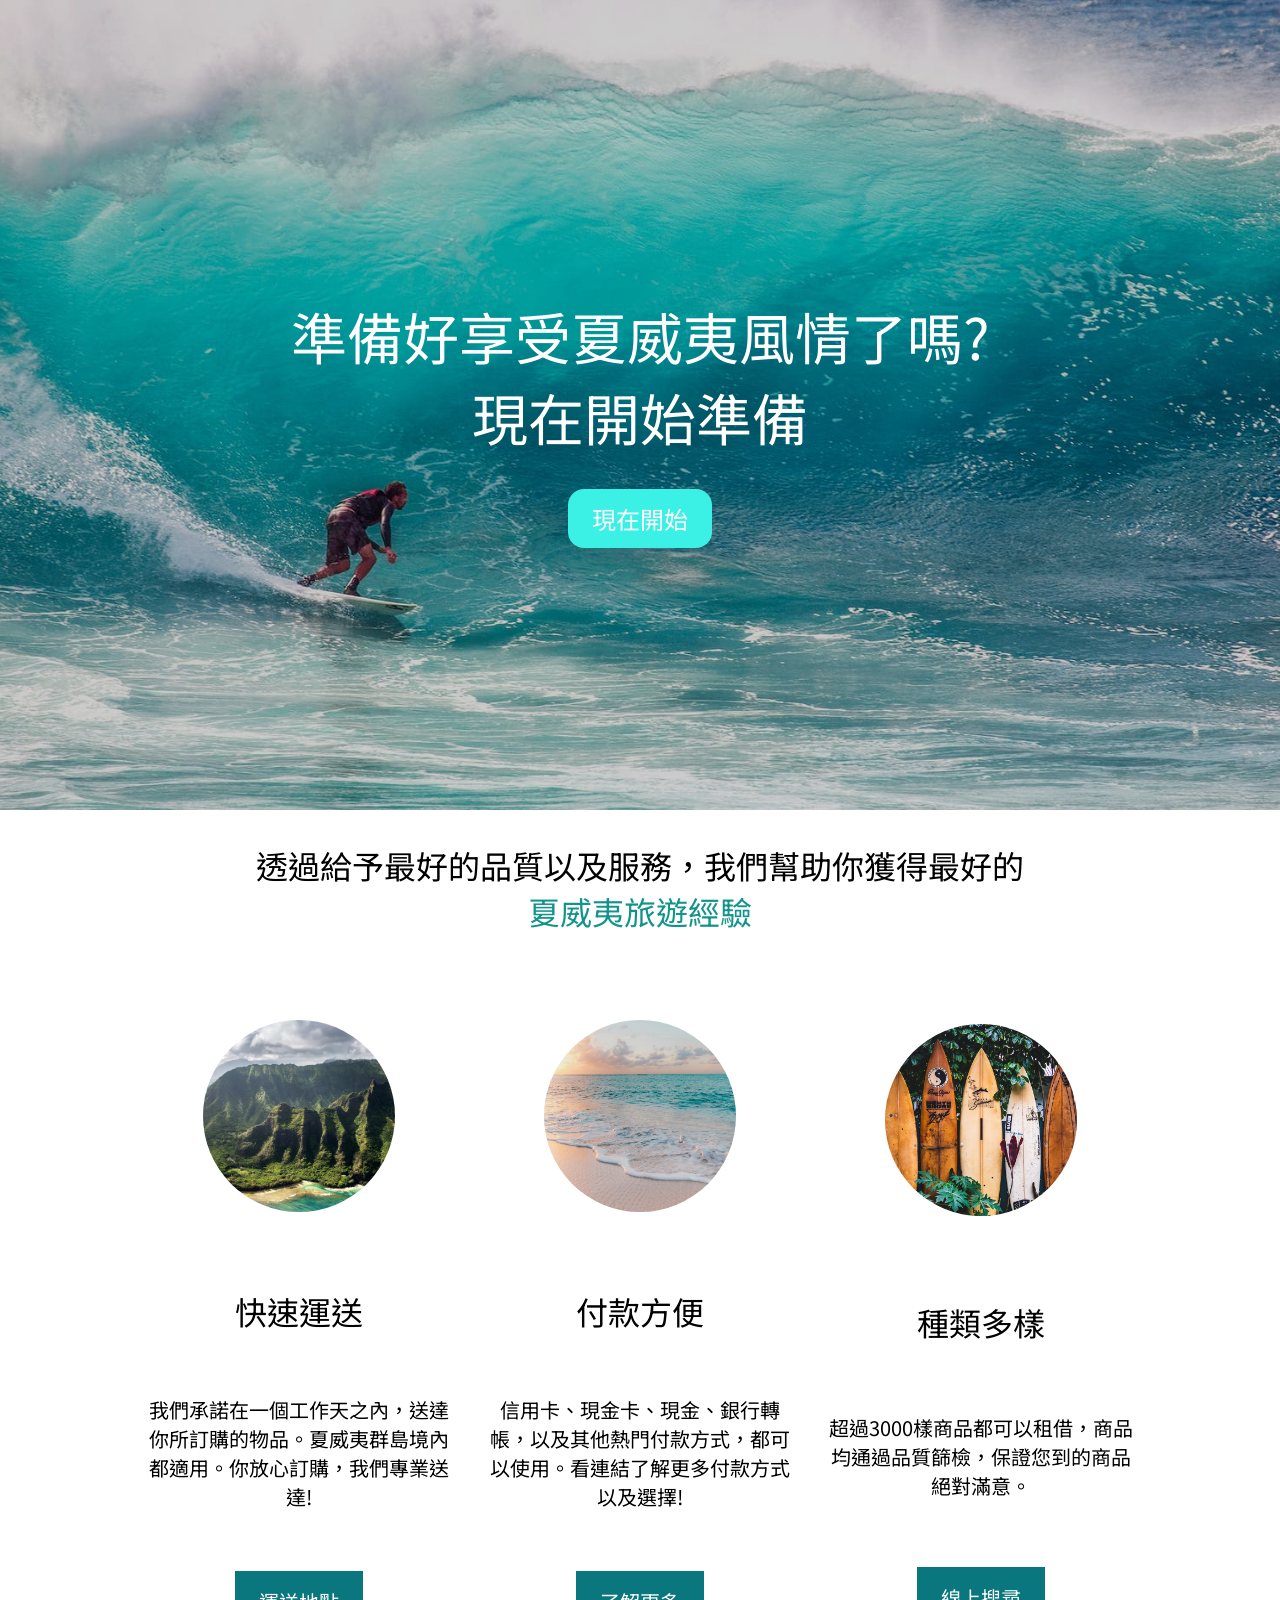
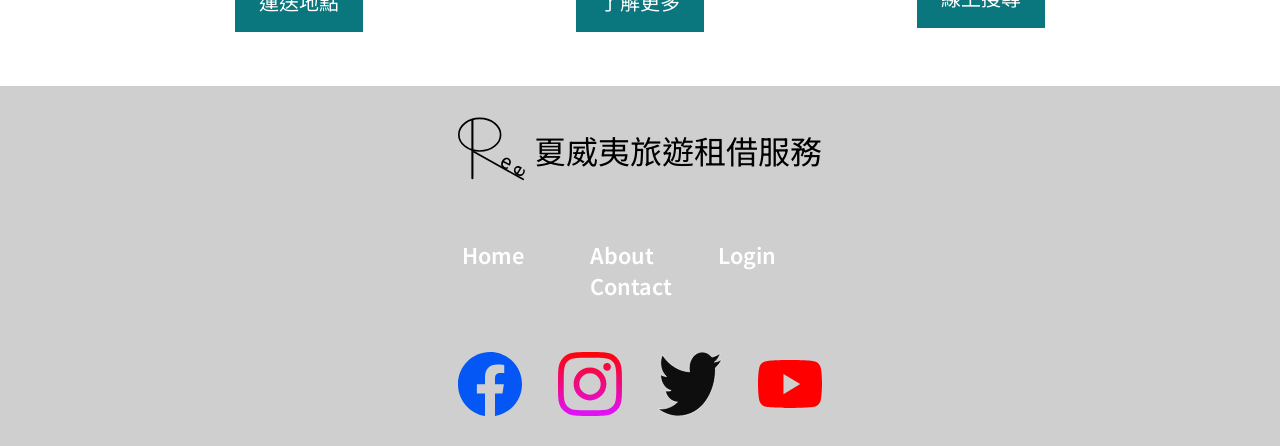
==== Hawaii_project/index.html @ 5f652465 "first commit" ====
<!DOCTYPE html>
<html lang="zh">
  <head>
    <meta charset="UTF-8" />
    <meta name="viewport" content="width=device-width, initial-scale=1.0" />
    <title>夏威夷旅遊租借服務 | 夏威夷最方便快速的旅遊出租服務網站</title>
    <meta
      name="description"
      content="我們提供夏威夷旅遊租借服務，例如: 衝浪板 車子 帳篷等等。"
    />
    <meta name="robots" content="index, follow" />

    <link rel="preconnect" href="https://fonts.gstatic.com" />
    <link
      href="https://fonts.googleapis.com/css2?family=Noto+Sans+TC&display=swap"
      rel="stylesheet"
    />
    <link rel="stylesheet" href="./styles/style.css" />
    <link rel="stylesheet" href="css/bootstrap.min.css" />
    <link rel="stylesheet" href="css/bootstrap-theme.min.css" />
    <link rel="stylesheet" href="css/fontAwesome.css" />
    <link rel="stylesheet" href="css/hero-slider.css" />
    <link rel="stylesheet" href="css/owl-carousel.css" />
    <link rel="stylesheet" href="css/datepicker.css" />
    <link rel="stylesheet" href="css/tooplate-style.css" />
    <link
      rel="stylesheet"
      href="https://cdnjs.cloudflare.com/ajax/libs/font-awesome/4.7.0/css/font-awesome.min.css"
    />
  </head>
  <body>
    

    <main>
      <section class="backImage">
        <div class="filter"></div>
        <h3>
          準備好享受夏威夷風情了嗎? <br />
          現在開始準備
        </h3>
        <button class="start">現在開始</button>
      </section>

      <section class="second">
        <h2>
          透過給予最好的品質以及服務，我們幫助你獲得最好的 <br />
          <span style="color: #12948c">夏威夷旅遊經驗</span>
        </h2>

        <section class="cards">
          <div class="card">
            <img
              src="./Pictures/braden-jarvis-prSogOoFmkw-unsplash.jpg"
              alt="picture"
            />
            <h4>快速運送</h4>
            <p>
              我們承諾在一個工作天之內，送達你所訂購的物品。夏威夷群島境內都適用。你放心訂購，我們專業送達!
            </p>
            <a href="#">運送地點</a>
          </div>
          <div class="card">
            <img
              src="./Pictures/sean-o-KMn4VEeEPR8-unsplash.jpg"
              alt="picture"
            />
            <h4>付款方便</h4>
            <p>
              信用卡、現金卡、現金、銀行轉帳，以及其他熱門付款方式，都可以使用。看連結了解更多付款方式以及選擇!
            </p>
            <a href="#">了解更多</a>
          </div>
          <div class="card">
            <img
              src="./Pictures/tatonomusic-FFCgotROOTY-unsplash.jpg"
              alt="picture"
            />
            <h4>種類多樣</h4>
            <p>
              超過3000樣商品都可以租借，商品均通過品質篩檢，保證您到的商品絕對滿意。
            </p>
            <a href="#">線上搜尋</a>
          </div>
        </section>
      </section>
    </main>

    <footer>
      <div class="logo">
        <img src="./Icons/black logo.svg" alt="Logo" />
        <h1>夏威夷旅遊租借服務</h1>
      </div>

      <nav>
        <ul>
          <li><a href="#">Home</a></li>
          <li><a href="#">About</a></li>
          <li><a href="#">Login</a></li>
          <li><a href="#">Contact</a></li>
        </ul>
      </nav>

      <section class="links">
        <a href="#"><img src="./Icons/facebook.svg" alt="facebook" /></a>
        <a href="#"><img src="./Icons/instagram.svg" alt="instagram" /></a>
        <a href="#"><img src="./Icons/twitter.svg" alt="twitter" /></a>
        <a href="#"><img src="./Icons/youtube.svg" alt="youtube" /></a>
      </section>
    </footer>
  </body>
</html>
---- Hawaii_project/styles/style.css ----
* {
  padding: 0;
  margin: 0;
  -webkit-box-sizing: border-box;
          box-sizing: border-box;
  font-family: "Noto Sans TC", sans-serif;
}

h1,
h2,
h3,
h4,
h5,
h6 {
  font-weight: normal;
}

header {
  display: -webkit-box;
  display: -ms-flexbox;
  display: flex;
  -webkit-box-align: center;
      -ms-flex-align: center;
          align-items: center;
  -ms-flex-wrap: wrap;
      flex-wrap: wrap;
}

header div.logo {
  display: -webkit-box;
  display: -ms-flexbox;
  display: flex;
  -webkit-box-align: center;
      -ms-flex-align: center;
          align-items: center;
  -webkit-box-flex: 5;
      -ms-flex: 5 1 400px;
          flex: 5 1 400px;
  margin-left: 2rem;
}

header div.logo img {
  width: 6vw;
  height: 6vw;
}

header nav {
  -webkit-box-flex: 2;
      -ms-flex: 2 1 400px;
          flex: 2 1 400px;
}

header nav ul {
  display: -webkit-box;
  display: -ms-flexbox;
  display: flex;
  list-style-type: none;
  -ms-flex-pack: distribute;
      justify-content: space-around;
}

header nav ul li a {
  color: #09777d;
  text-decoration: none;
  font-size: 1.35rem;
}

main section.backImage {
  min-height: 90vh;
  width: 100%;
  background-image: url("../Pictures/pexels-photo-416676.jpeg");
  background-size: cover;
  background-position: center;
  position: relative;
  z-index: 0;
  display: -webkit-box;
  display: -ms-flexbox;
  display: flex;
  -webkit-box-pack: center;
      -ms-flex-pack: center;
          justify-content: center;
  -webkit-box-align: center;
      -ms-flex-align: center;
          align-items: center;
  -webkit-box-orient: vertical;
  -webkit-box-direction: normal;
      -ms-flex-direction: column;
          flex-direction: column;
  text-align: center;
}

main section.backImage h3 {
  font-size: 3.5rem;
  color: white;
  margin: 2rem 0rem;
}

main section.backImage button.start {
  background-color: #3bf0e5;
  padding: 0.75rem 1.5rem;
  font-size: 1.5rem;
  color: white;
  border: none;
  border-radius: 1rem;
  cursor: pointer;
}

main section.backImage div.filter {
  background-color: rgba(0, 0, 0, 0.2);
  width: 100%;
  min-height: 90vh;
  position: absolute;
  top: 0;
  z-index: -1;
}

main section.second {
  display: -webkit-box;
  display: -ms-flexbox;
  display: flex;
  -webkit-box-orient: vertical;
  -webkit-box-direction: normal;
      -ms-flex-direction: column;
          flex-direction: column;
  -webkit-box-align: center;
      -ms-flex-align: center;
          align-items: center;
  text-align: center;
}

main section.second h2 {
  font-size: 2rem;
  margin: 2rem 0rem;
}

main section.second section.cards {
  display: -webkit-box;
  display: -ms-flexbox;
  display: flex;
  width: 80%;
  min-height: 80vh;
  -ms-flex-wrap: wrap;
      flex-wrap: wrap;
}

main section.second section.cards div.card {
  display: -webkit-box;
  display: -ms-flexbox;
  display: flex;
  -webkit-box-orient: vertical;
  -webkit-box-direction: normal;
      -ms-flex-direction: column;
          flex-direction: column;
  -webkit-box-align: center;
      -ms-flex-align: center;
          align-items: center;
  -ms-flex-pack: distribute;
      justify-content: space-around;
  padding: 1rem;
  -webkit-box-flex: 1;
      -ms-flex: 1 1 300px;
          flex: 1 1 300px;
}

main section.second section.cards div.card img {
  margin: 1rem 0rem;
  width: 15vw;
  height: 15vw;
  border-radius: 50%;
}

main section.second section.cards div.card h4 {
  font-size: 2rem;
  margin: 1rem 0rem;
}

main section.second section.cards div.card p {
  font-size: 1.25rem;
}

main section.second section.cards div.card a {
  margin: 1rem 0rem;
  text-decoration: none;
  padding: 1rem 1.5rem;
  background-color: #09777d;
  color: white;
  font-size: 1.25rem;
}

footer {
  display: -webkit-box;
  display: -ms-flexbox;
  display: flex;
  -webkit-box-orient: vertical;
  -webkit-box-direction: normal;
      -ms-flex-direction: column;
          flex-direction: column;
  -webkit-box-align: center;
      -ms-flex-align: center;
          align-items: center;
  min-height: 40vh;
  -ms-flex-pack: distribute;
      justify-content: space-around;
  background-color: #cfcfcf;
}

footer div.logo {
  display: -webkit-box;
  display: -ms-flexbox;
  display: flex;
  -webkit-box-align: center;
      -ms-flex-align: center;
          align-items: center;
}

footer div.logo img {
  width: 6vw;
  height: 6vw;
}

footer nav {
  width: 30%;
}

footer nav ul {
  display: -webkit-box;
  display: -ms-flexbox;
  display: flex;
  list-style-type: none;
  width: 100%;
  -ms-flex-pack: distribute;
      justify-content: space-around;
  -ms-flex-wrap: wrap;
      flex-wrap: wrap;
}

footer nav ul li {
  -ms-flex-preferred-size: 100px;
      flex-basis: 100px;
}

footer nav ul li a {
  color: white;
  font-weight: 600;
  text-decoration: none;
  font-size: 1.35rem;
}

footer section.links a {
  margin: 0rem 1rem;
}

footer section.links a img {
  width: 5vw;
  height: 5vw;
}

@media screen and (max-width: 700px) {
  main section.second section.cards div.card img {
    width: 40vw;
    height: 40vw;
  }
}

@media screen and (max-width: 550px) {
  header div.logo {
    margin-left: 0.5rem;
  }
  header div.logo img {
    width: 15vw;
    height: 15vw;
  }
  footer div.logo img {
    width: 15vw;
    height: 15vw;
  }
  footer section.links {
    margin-top: 1rem;
  }
  footer section.links a img {
    width: 10vw;
    height: 10vw;
  }
}
/*# sourceMappingURL=style.css.map */
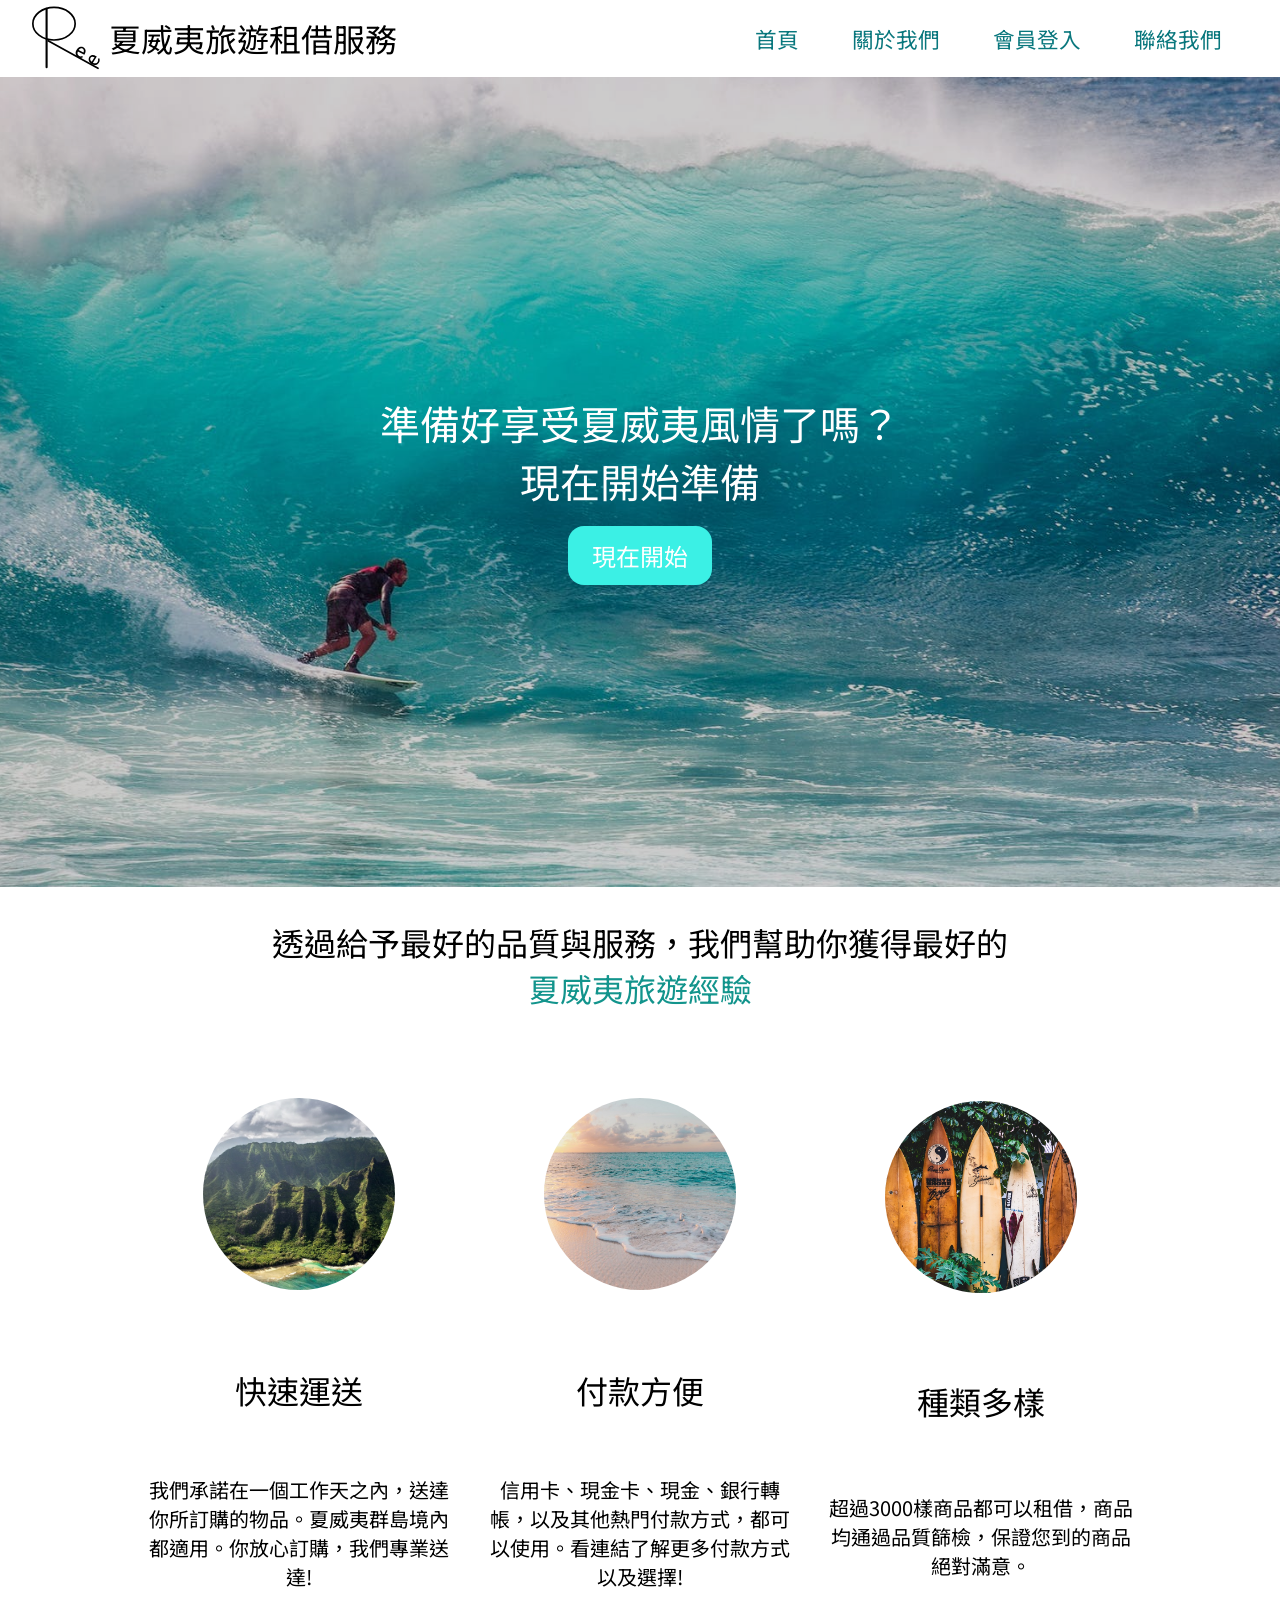
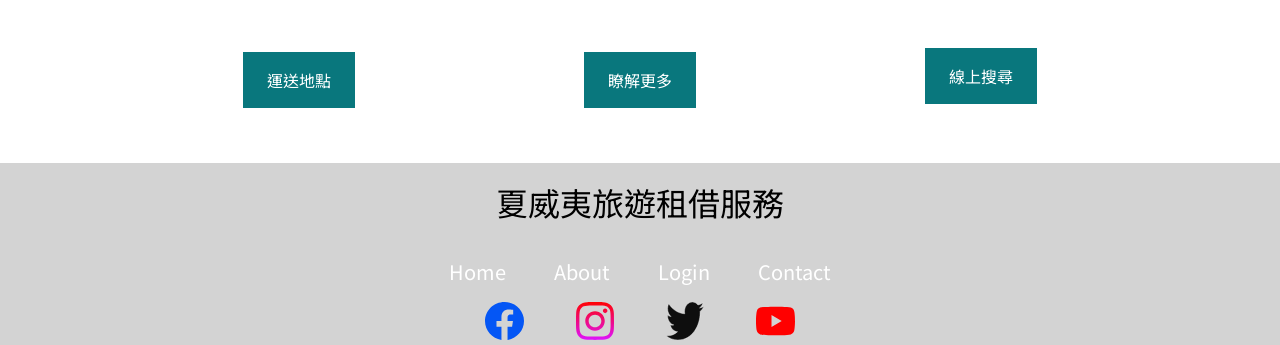
==== commit df6758d3: "HawaiiRWD" ====
--- a/Hawaii_project/index.html
+++ b/Hawaii_project/index.html
@@ -1,111 +1,107 @@
-<!DOCTYPE html>
-<html lang="zh">
-  <head>
-    <meta charset="UTF-8" />
-    <meta name="viewport" content="width=device-width, initial-scale=1.0" />
-    <title>夏威夷旅遊租借服務 | 夏威夷最方便快速的旅遊出租服務網站</title>
-    <meta
-      name="description"
-      content="我們提供夏威夷旅遊租借服務，例如: 衝浪板 車子 帳篷等等。"
-    />
-    <meta name="robots" content="index, follow" />
-
-    <link rel="preconnect" href="https://fonts.gstatic.com" />
-    <link
-      href="https://fonts.googleapis.com/css2?family=Noto+Sans+TC&display=swap"
-      rel="stylesheet"
-    />
-    <link rel="stylesheet" href="./styles/style.css" />
-    <link rel="stylesheet" href="css/bootstrap.min.css" />
-    <link rel="stylesheet" href="css/bootstrap-theme.min.css" />
-    <link rel="stylesheet" href="css/fontAwesome.css" />
-    <link rel="stylesheet" href="css/hero-slider.css" />
-    <link rel="stylesheet" href="css/owl-carousel.css" />
-    <link rel="stylesheet" href="css/datepicker.css" />
-    <link rel="stylesheet" href="css/tooplate-style.css" />
-    <link
-      rel="stylesheet"
-      href="https://cdnjs.cloudflare.com/ajax/libs/font-awesome/4.7.0/css/font-awesome.min.css"
-    />
-  </head>
-  <body>
-    
-
-    <main>
-      <section class="backImage">
-        <div class="filter"></div>
-        <h3>
-          準備好享受夏威夷風情了嗎? <br />
-          現在開始準備
-        </h3>
-        <button class="start">現在開始</button>
-      </section>
-
-      <section class="second">
-        <h2>
-          透過給予最好的品質以及服務，我們幫助你獲得最好的 <br />
-          <span style="color: #12948c">夏威夷旅遊經驗</span>
-        </h2>
-
-        <section class="cards">
-          <div class="card">
-            <img
-              src="./Pictures/braden-jarvis-prSogOoFmkw-unsplash.jpg"
-              alt="picture"
-            />
-            <h4>快速運送</h4>
-            <p>
-              我們承諾在一個工作天之內，送達你所訂購的物品。夏威夷群島境內都適用。你放心訂購，我們專業送達!
-            </p>
-            <a href="#">運送地點</a>
-          </div>
-          <div class="card">
-            <img
-              src="./Pictures/sean-o-KMn4VEeEPR8-unsplash.jpg"
-              alt="picture"
-            />
-            <h4>付款方便</h4>
-            <p>
-              信用卡、現金卡、現金、銀行轉帳，以及其他熱門付款方式，都可以使用。看連結了解更多付款方式以及選擇!
-            </p>
-            <a href="#">了解更多</a>
-          </div>
-          <div class="card">
-            <img
-              src="./Pictures/tatonomusic-FFCgotROOTY-unsplash.jpg"
-              alt="picture"
-            />
-            <h4>種類多樣</h4>
-            <p>
-              超過3000樣商品都可以租借，商品均通過品質篩檢，保證您到的商品絕對滿意。
-            </p>
-            <a href="#">線上搜尋</a>
-          </div>
-        </section>
-      </section>
-    </main>
-
-    <footer>
-      <div class="logo">
-        <img src="./Icons/black logo.svg" alt="Logo" />
-        <h1>夏威夷旅遊租借服務</h1>
-      </div>
-
-      <nav>
-        <ul>
-          <li><a href="#">Home</a></li>
-          <li><a href="#">About</a></li>
-          <li><a href="#">Login</a></li>
-          <li><a href="#">Contact</a></li>
-        </ul>
-      </nav>
-
-      <section class="links">
-        <a href="#"><img src="./Icons/facebook.svg" alt="facebook" /></a>
-        <a href="#"><img src="./Icons/instagram.svg" alt="instagram" /></a>
-        <a href="#"><img src="./Icons/twitter.svg" alt="twitter" /></a>
-        <a href="#"><img src="./Icons/youtube.svg" alt="youtube" /></a>
-      </section>
-    </footer>
-  </body>
-</html>
+<!DOCTYPE html>
+<html lang="en">
+  <head>
+    <meta charset="UTF-8" />
+    <meta http-equiv="X-UA-Compatible" content="IE=edge" />
+    <meta name="viewport" content="width=device-width, initial-scale=1.0" />
+    <title>夏威夷租借服務網站|最方便的旅遊租借服務網站</title>
+    <meta
+      name="description"
+      content="我們提供夏威夷旅遊租借服務，例如衝浪板、車子、帳篷等"
+    />
+    <meta name="robots" content="index, follow" />
+    <!--Google Font setting-->
+    <link rel="preconnect" href="https://fonts.googleapis.com" />
+    <link rel="preconnect" href="https://fonts.gstatic.com" crossorigin />
+    <link
+      href="https://fonts.googleapis.com/css2?family=Noto+Sans+TC&display=swap"
+      rel="stylesheet"
+    />
+    <link rel="stylesheet" href="./styles/style.css" />
+  </head>
+  <body>
+    <header>
+      <div class="logo">
+        <img src="./Icons/black logo.svg" alt="logo" />
+        <h1>夏威夷旅遊租借服務</h1>
+      </div>
+
+      <nav>
+        <ul>
+          <li><a href="#">首頁</a></li>
+          <li><a href="#">關於我們</a></li>
+          <li><a href="#">會員登入</a></li>
+          <li><a href="#">聯絡我們</a></li>
+        </ul>
+      </nav>
+    </header>
+    <main>
+      <!--img part-->
+      <section class="backimg">
+        <div class="filter"></div>
+
+          <h3>準備好享受夏威夷風情了嗎？<br />現在開始準備</h3>
+          <button class="start">
+            現在開始
+          </buttoㄩ>
+      </section>
+
+      <!--second page-->
+      <section class="second">
+        <h2>透過給予最好的品質與服務，我們幫助你獲得最好的
+          <br>
+          <span style="color: #12948c;">夏威夷旅遊經驗</span>
+        </h2>
+
+        <section class="cards">
+          <div class="card">
+            <img src="./Pictures/braden-jarvis-prSogOoFmkw-unsplash.jpg" alt="pic1">
+            <h4>快速運送</h4>
+            <p>我們承諾在一個工作天之內，送達你所訂購的物品。夏威夷群島境內都適用。你放心訂購，我們專業送達!</p>
+            <a href="#">運送地點</a>
+          </div>
+          <div class="card">
+            <img src="./Pictures/sean-o-KMn4VEeEPR8-unsplash.jpg" alt="pic2">
+            <h4>付款方便</h4>
+            <p>信用卡、現金卡、現金、銀行轉帳，以及其他熱門付款方式，都可以使用。看連結了解更多付款方式以及選擇!</p>
+            <a href="#">瞭解更多</a>
+          </div>
+          <div class="card">
+            <img src="./Pictures/tatonomusic-FFCgotROOTY-unsplash.jpg" alt="pic2">
+            <h4>種類多樣</h4>
+            <p>超過3000樣商品都可以租借，商品均通過品質篩檢，保證您到的商品絕對滿意。</p>
+            <a href="#">線上搜尋</a>
+          </div>
+        </section>
+          
+        </section>
+      </section>
+
+      <footer>
+        
+        <h4>夏威夷旅遊租借服務</h4>
+        <ul>
+          <li><a href="">Home</a></li>
+          <li><a href="">About</a></li>
+          <li><a href="">Login</a></li>
+          <li><a href="">Contact</a></li>
+
+        </ul>
+        <section class="links">
+          <a href=""><img src="./Icons/facebook.svg" alt=""></a>
+          <a href=""><img src="./Icons/instagram.svg" alt=""></a>
+          <a href=""><img src="./Icons/twitter.svg" alt=""></a>
+          <a href=""><img src="./Icons/youtube.svg" alt=""></a>
+      
+          
+        </section>
+      
+        
+      </footer>
+
+      
+      
+
+    </main>
+  </body>
+</html>
--- a/Hawaii_project/styles/style.css
+++ b/Hawaii_project/styles/style.css
@@ -1,3 +1,4 @@
+@charset "UTF-8";
 * {
   padding: 0;
   margin: 0;
@@ -27,16 +28,16 @@
 }
 
 header div.logo {
-  display: -webkit-box;
-  display: -ms-flexbox;
-  display: flex;
-  -webkit-box-align: center;
-      -ms-flex-align: center;
-          align-items: center;
+  margin-left: 2rem;
   -webkit-box-flex: 5;
       -ms-flex: 5 1 400px;
           flex: 5 1 400px;
-  margin-left: 2rem;
+  display: -webkit-box;
+  display: -ms-flexbox;
+  display: flex;
+  -webkit-box-align: center;
+      -ms-flex-align: center;
+          align-items: center;
 }
 
 header div.logo img {
@@ -48,15 +49,16 @@
   -webkit-box-flex: 2;
       -ms-flex: 2 1 400px;
           flex: 2 1 400px;
+  margin-right: 2rem;
 }
 
 header nav ul {
   display: -webkit-box;
   display: -ms-flexbox;
   display: flex;
-  list-style-type: none;
   -ms-flex-pack: distribute;
       justify-content: space-around;
+  list-style: none;
 }
 
 header nav ul li a {
@@ -65,7 +67,7 @@
   font-size: 1.35rem;
 }
 
-main section.backImage {
+main section.backimg {
   min-height: 90vh;
   width: 100%;
   background-image: url("../Pictures/pexels-photo-416676.jpeg");
@@ -73,29 +75,29 @@
   background-position: center;
   position: relative;
   z-index: 0;
-  display: -webkit-box;
-  display: -ms-flexbox;
-  display: flex;
+  text-align: center;
+  display: -webkit-box;
+  display: -ms-flexbox;
+  display: flex;
+  -webkit-box-orient: vertical;
+  -webkit-box-direction: normal;
+      -ms-flex-direction: column;
+          flex-direction: column;
   -webkit-box-pack: center;
       -ms-flex-pack: center;
           justify-content: center;
   -webkit-box-align: center;
       -ms-flex-align: center;
           align-items: center;
-  -webkit-box-orient: vertical;
-  -webkit-box-direction: normal;
-      -ms-flex-direction: column;
-          flex-direction: column;
-  text-align: center;
-}
-
-main section.backImage h3 {
-  font-size: 3.5rem;
-  color: white;
-  margin: 2rem 0rem;
-}
-
-main section.backImage button.start {
+}
+
+main section.backimg h3 {
+  font-size: 2.5rem;
+  color: white;
+  margin: 1rem 0rem;
+}
+
+main section.backimg button.start {
   background-color: #3bf0e5;
   padding: 0.75rem 1.5rem;
   font-size: 1.5rem;
@@ -105,7 +107,7 @@
   cursor: pointer;
 }
 
-main section.backImage div.filter {
+main section.backimg div.filter {
   background-color: rgba(0, 0, 0, 0.2);
   width: 100%;
   min-height: 90vh;
@@ -129,18 +131,19 @@
 }
 
 main section.second h2 {
+  margin: 2rem 0rem;
   font-size: 2rem;
-  margin: 2rem 0rem;
 }
 
 main section.second section.cards {
   display: -webkit-box;
   display: -ms-flexbox;
   display: flex;
+  min-height: 80vh;
+  -ms-flex-wrap: wrap;
+      flex-wrap: wrap;
+  /*左右留白*/
   width: 80%;
-  min-height: 80vh;
-  -ms-flex-wrap: wrap;
-      flex-wrap: wrap;
 }
 
 main section.second section.cards div.card {
@@ -170,8 +173,8 @@
 }
 
 main section.second section.cards div.card h4 {
+  margin: 1rem 0rem;
   font-size: 2rem;
-  margin: 1rem 0rem;
 }
 
 main section.second section.cards div.card p {
@@ -184,75 +187,83 @@
   padding: 1rem 1.5rem;
   background-color: #09777d;
   color: white;
-  font-size: 1.25rem;
-}
-
-footer {
-  display: -webkit-box;
-  display: -ms-flexbox;
-  display: flex;
-  -webkit-box-orient: vertical;
-  -webkit-box-direction: normal;
-      -ms-flex-direction: column;
-          flex-direction: column;
-  -webkit-box-align: center;
-      -ms-flex-align: center;
-          align-items: center;
-  min-height: 40vh;
-  -ms-flex-pack: distribute;
-      justify-content: space-around;
-  background-color: #cfcfcf;
-}
-
-footer div.logo {
-  display: -webkit-box;
-  display: -ms-flexbox;
-  display: flex;
-  -webkit-box-align: center;
-      -ms-flex-align: center;
-          align-items: center;
-}
-
-footer div.logo img {
-  width: 6vw;
-  height: 6vw;
-}
-
-footer nav {
-  width: 30%;
-}
-
-footer nav ul {
-  display: -webkit-box;
-  display: -ms-flexbox;
-  display: flex;
-  list-style-type: none;
+  font: 1.25rem;
+}
+
+main footer {
+  min-height: 10vw;
+  background-color: lightgrey;
   width: 100%;
-  -ms-flex-pack: distribute;
-      justify-content: space-around;
-  -ms-flex-wrap: wrap;
-      flex-wrap: wrap;
-}
-
-footer nav ul li {
+  display: -webkit-box;
+  display: -ms-flexbox;
+  display: flex;
+  -webkit-box-orient: vertical;
+  -webkit-box-direction: normal;
+      -ms-flex-direction: column;
+          flex-direction: column;
+  -webkit-box-align: center;
+      -ms-flex-align: center;
+          align-items: center;
+  -ms-flex-wrap: wrap;
+      flex-wrap: wrap;
+  -webkit-box-pack: justify;
+      -ms-flex-pack: justify;
+          justify-content: space-between;
+}
+
+main footer h4 {
+  font-size: 2rem;
+  margin: 1rem;
+}
+
+main footer ul {
+  width: 40%;
+  display: -webkit-box;
+  display: -ms-flexbox;
+  display: flex;
+  -ms-flex-wrap: wrap;
+      flex-wrap: wrap;
+  -webkit-box-orient: horizontal;
+  -webkit-box-direction: normal;
+      -ms-flex-direction: row;
+          flex-direction: row;
+  list-style: none;
+  margin: 1rem;
+  -webkit-box-pack: center;
+      -ms-flex-pack: center;
+          justify-content: center;
+}
+
+main footer ul li {
   -ms-flex-preferred-size: 100px;
       flex-basis: 100px;
 }
 
-footer nav ul li a {
-  color: white;
-  font-weight: 600;
+main footer ul li a {
+  font-size: 1.25rem;
+  margin: 0rem 1.5rem;
   text-decoration: none;
-  font-size: 1.35rem;
-}
-
-footer section.links a {
-  margin: 0rem 1rem;
-}
-
-footer section.links a img {
-  width: 5vw;
-  height: 5vw;
+  color: white;
+}
+
+main footer section.links a img {
+  width: 3vw;
+  height: 3vw;
+  margin: 0rem 1.5rem;
+}
+
+@media screen and (max-width: 500px) {
+  header div.logo {
+    margin-left: 0rem;
+  }
+  header div.logo img {
+    width: 10vw;
+    height: 10vw;
+  }
+  footer section.links a img {
+    width: 10vw;
+    height: 10vw;
+  }
 }
 
 @media screen and (max-width: 700px) {
@@ -261,25 +272,4 @@
     height: 40vw;
   }
 }
-
-@media screen and (max-width: 550px) {
-  header div.logo {
-    margin-left: 0.5rem;
-  }
-  header div.logo img {
-    width: 15vw;
-    height: 15vw;
-  }
-  footer div.logo img {
-    width: 15vw;
-    height: 15vw;
-  }
-  footer section.links {
-    margin-top: 1rem;
-  }
-  footer section.links a img {
-    width: 10vw;
-    height: 10vw;
-  }
-}
 /*# sourceMappingURL=style.css.map */
